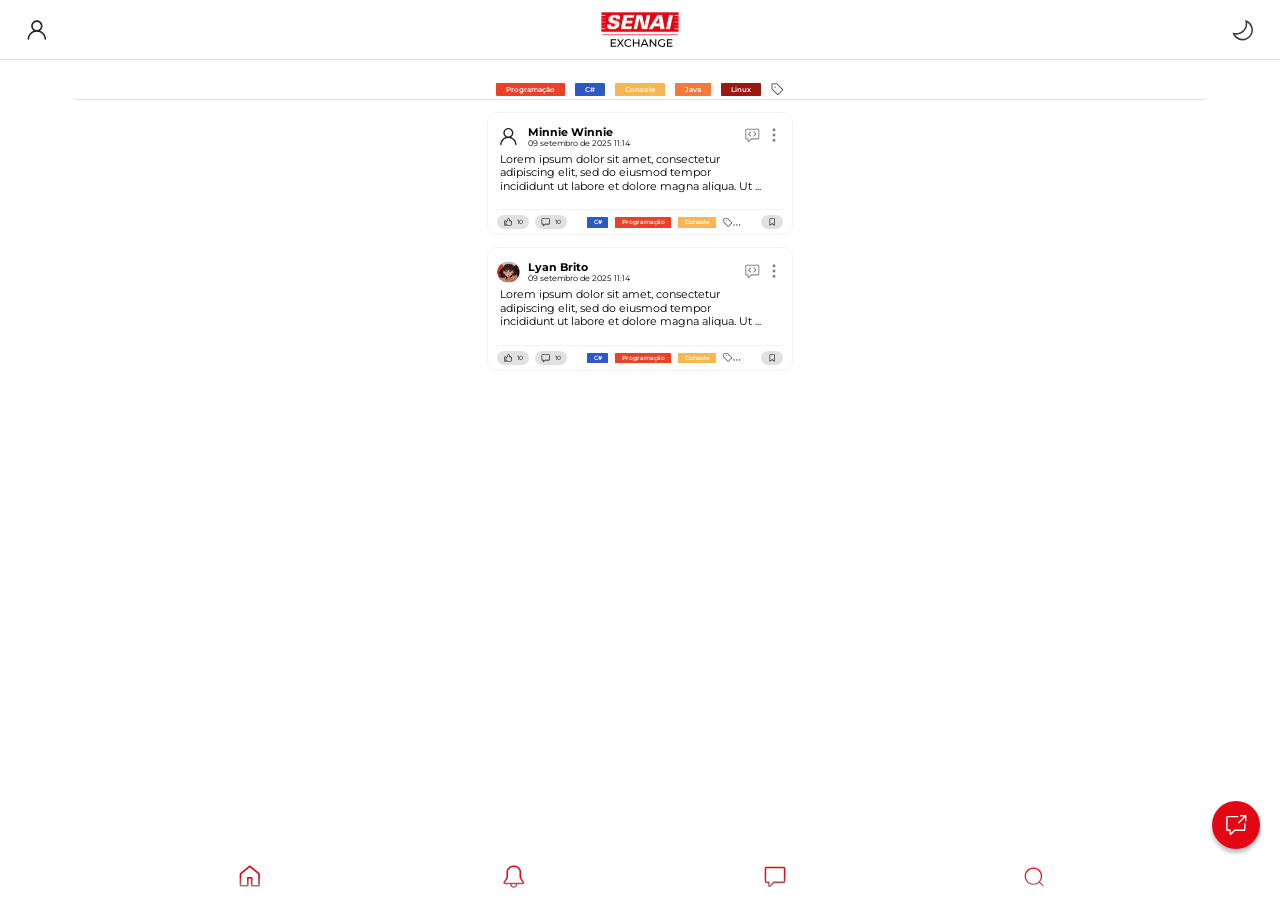
==== index.html @ 81a591ed "feat: dark mode in post page." ====
<!-- aqui é a home - eu criei para que a vercel consiga puxar o index -->
<!DOCTYPE html>
<html lang="pt-br">
  <head>
    <meta charset="UTF-8" />
    <meta name="viewport" content="width=device-width, initial-scale=1.0" />
    <title>Senai Exchange</title>
    <link rel="stylesheet" href="/src/styles/global.css" />
    <link rel="stylesheet" href="/src/styles/styles.css" />
  </head>

  <body>
    <div class="main-home">
      <header class="top-menu">
        <link rel="stylesheet" href="./src/styles/global.css" />
        <link rel="stylesheet" href="./src/components/topMenu/topMenu.css" />
        <div class="icon-left">
          <button id="perfil-btn" class="icon-btn" aria-label="Perfil">
            <img
              id="perfil-icon"
              src="./src/assets/images/perfil.svg"
              alt="Perfil"
            />
          </button>
        </div>

        <div class="logo">
          <img
            id="logo-senai"
            src="./src/assets/images/logo-mini.svg"
            alt="Logo SENAI"
          />
        </div>

        <div class="icon-right">
          <button
            id="tema-escuro-toggle"
            class="icon-btn"
            aria-label="Alternar tema escuro"
          >
            <img
              id="tema"
              src="./src/assets/images/moon-icon.svg"
              alt="Tema Escuro"
            />
          </button>
        </div>
      </header>
      <!--  trocar de tema -->
      <script>
        const toggle = document.getElementById("tema-escuro-toggle");
        const tema = document.getElementById("tema");
        const perfilIcon = document.getElementById("perfil-icon");
        const logoSenai = document.getElementById("logo-senai");

        toggle.addEventListener("click", () => {
          document.body.classList.toggle("dark-mode");
          const darkMode = document.body.classList.contains("dark-mode");

          tema.src = darkMode
            ? "./src/assets/images/sun-white-icon.svg"
            : "./src/assets/images/moon-icon.svg";

          perfilIcon.src = darkMode
            ? "./src/assets/images/perfil-white-icon.svg"
            : "./src/assets/images/perfil.svg";

          logoSenai.src = darkMode
            ? "./src/assets/images/logo-mini-white.svg"
            : "./src/assets/images/logo-mini.svg";

          tema.alt = darkMode ? "Tema Claro" : "Tema Escuro";
          perfilIcon.alt = darkMode ? "Perfil (tema escuro)" : "Perfil";
          logoSenai.alt = darkMode ? "Logo SENAI (tema escuro)" : "Logo SENAI";
        });
      </script>

      <main>
        <div class="buttons-filter">
          <button type="button" class="tags" id="program">Programação</button>
          <button type="button" class="tags" id="c">C#</button>
          <button type="button" class="tags" id="console">Console</button>
          <button type="button" class="tags" id="java">Java</button>
          <button type="button" class="tags" id="linux">Linux</button>
          <button type="button" id="filter-image">
            <img src="/src/assets/images/filter.svg" alt="Ícone de Filtro" />
          </button>
        </div>
        <div class="post-containter">
          <div class="top-post">
            <div class="infos-post">
              <div class="perfil-post">
                <img
                  src="/src/assets/images/perfil.svg"
                  alt="icone de perfil"
                />
                <div class="infos-perfil">
                  <h6>Minnie Winnie</h6>
                  <p>09 setembro de 2025 11:14</p>
                </div>
              </div>
              <div class="options-post">
                <button type="button">
                  <img
                    src="/src/assets/images/code-icon.svg"
                    alt="ícone de código"
                  />
                </button>
                <button type="button">
                  <img
                    src="/src/assets/images/option-icon.svg"
                    alt="ícone de opções do post"
                  />
                </button>
              </div>
            </div>
            <h5>
              Lorem ipsum dolor sit amet, consectetur <br />
              adipiscing elit, sed do eiusmod tempor <br />
              incididunt ut labore et dolore magna aliqua. Ut ...
            </h5>
          </div>
          <div class="footer-post">
            <div class="like-post">
              <button type="button" class="buttons-post">
                <img
                  src="/src/assets/images/like-icon.svg"
                  alt="Botão de like"
                />10
              </button>
              <button type="button" class="buttons-post">
                <img
                  src="/src/assets/images/comment-icon.svg"
                  alt="Botão de comentar"
                />10
              </button>
            </div>
            <div class="filters-post">
              <button type="button" class="tags-post" id="c">C#</button>
              <button type="button" class="tags-post" id="program">
                Programação
              </button>
              <button type="button" class="tags-post" id="console">
                Console
              </button>
              <img
                src="/src/assets/images/tags-post-icon.svg"
                alt="Opções da tag do post"
              />
            </div>
            <button type="button" class="buttons-post-save">
              <img
                src="/src/assets/images/save-icon.svg"
                alt="Botão de salvar post"
              />
            </button>
          </div>
        </div>
        <div class="post-containter">
          <div class="top-post">
            <div class="infos-post">
              <div class="perfil-post">
                <img
                  src="/src/assets/images/user-persona.jpg"
                  alt="icone de perfil"
                  style="border-radius: 100px; background-color: white"
                />
                <div class="infos-perfil">
                  <h6>Lyan Brito</h6>
                  <p>09 setembro de 2025 11:14</p>
                </div>
              </div>
              <div class="options-post">
                <button type="button">
                  <img
                    src="/src/assets/images/code-icon.svg"
                    alt="ícone de código"
                  />
                </button>
                <button type="button">
                  <img
                    src="/src/assets/images/option-icon.svg"
                    alt="ícone de opções do post"
                  />
                </button>
              </div>
            </div>
            <h5>
              Lorem ipsum dolor sit amet, consectetur <br />
              adipiscing elit, sed do eiusmod tempor <br />
              incididunt ut labore et dolore magna aliqua. Ut ...
            </h5>
          </div>
          <div class="footer-post">
            <div class="like-post">
              <button type="button" class="buttons-post">
                <img
                  src="/src/assets/images/like-icon.svg"
                  alt="Botão de like"
                />10
              </button>
              <button type="button" class="buttons-post">
                <img
                  src="/src/assets/images/comment-icon.svg"
                  alt="Botão de comentar"
                />10
              </button>
            </div>
            <div class="filters-post">
              <button type="button" class="tags-post" id="c">C#</button>
              <button type="button" class="tags-post" id="program">
                Programação
              </button>
              <button type="button" class="tags-post" id="console">
                Console
              </button>
              <img
                src="/src/assets/images/tags-post-icon.svg"
                alt="Opções da tag do post"
              />
            </div>
            <button type="button" class="buttons-post-save">
              <img
                src="/src/assets/images/save-icon.svg"
                alt="Botão de salvar post"
              />
            </button>
          </div>
        </div>
      </main>
    </div>
    <footer>
      <div class="btn-post">
        <a href="/src/pages/post/index.html">
          <button type="button" id="addpost">
            <img
              src="/src/assets/images/icon-add-post.svg"
              alt="Adicionar post"
            />
          </button>
        </a>
      </div>

      <div class="navbar">
        <!-- <link rel="stylesheet" href="/src/styles/global.css" />
        <link rel="stylesheet" href="/src/components/navBar/navBar.css" /> -->

        <div class="container-icons">
          <a href="/index.html">
            <img
              id="dark-theme-home"
              class="home-icons"
              src="/src/assets/images/home-icon.svg"
              alt="icone home para homepage"
            />
          </a>
          <a href="/src/pages/post/index.html">
            <img
              id="dark-theme-bell"
              class="bell-icon"
              src="/src/assets/images/bell-icon.svg"
              alt="icone de sino para notificações"
            />
          </a>
          <a href="/src/pages/post/index.html">
            <img
              id="dark-theme-chat"
              class="chat-icon"
              src="/src/assets/images/chat-icon.svg"
              alt="icone de chat para conversação"
            />
          </a>
          <a href="/src/pages/post/index.html">
            <img
              id="dark-theme-lens"
              class="lens-icon"
              src="/src/assets/images/lens-icon.svg"
              alt="icone de lupa para pesquisa"
            />
          </a>
        </div>
      </div>
    </footer>
  </body>
</html>
---- src/styles/global.css ----
/* reset do html -  todo mundo importa isso */
@import url("https://fonts.googleapis.com/css2?family=Montserrat:ital,wght@0,100..900;1,100..900&display=swap");
@import url("/src/styles/library.css");
* {
  padding: 0;
  margin: 0;
  box-sizing: border-box;
  text-decoration: none;
  background: none;
  border: none;
  font-family: "Montserrat", sans-serif;
}
---- src/styles/styles.css ----
/* css pessoal de cada página */
/* @media (max-width: 500px) { */
body {
  width: 100%;
  display: flex;
  flex-direction: column;
  height: 100vh;
  justify-content: space-between;
  align-items: center;
}

.main-home {
  display: flex;
  flex-direction: column;
  justify-content: center;
  align-items: center;
  gap: 20px;
  align-self: stretch;
}

main {
  width: 95%;
  display: flex;
  flex-direction: column;
  align-items: center;
  gap: 12px;
}

.buttons-filter {
  width: 93.1147540984%;
  display: flex;
  gap: 10px;
  padding: 3px 0;
  justify-content: center;
  align-items: center;
  border-bottom: 1px solid #e1e1e1;
}

.tags {
  font-size: 7.23px;
  font-weight: 600;
  padding: 2px 10px;
  color: white;
  border-radius: 1px;
}

#program {
  background-color: #ea4128;
}

#c {
  background-color: #2d5ac1;
}

#console {
  background-color: #f8b652;
}

#java {
  background-color: #f17b3d;
}

#linux {
  background-color: #9a1915;
}
#filter-image {
  height: 13px;
}

.post-containter {
  display: flex;
  padding: 0 8.58px;
  flex-direction: column;
  justify-content: center;
  align-items: center;
  gap: 4.364px;
  border-radius: 9.47px;
  border: 1px solid #f2f3f5;
}

.top-post {
  display: flex;
  width: 100%;
  padding: 12.311px 0;
  flex-direction: column;
  align-items: center;
  gap: 4.735px;
}

.top-post h5 {
  width: 280.318px;
  grid-row: 1 / span 1;
  grid-column: 1 / span 1;
  color: #000;
  font-size: 11.438px;
  font-style: normal;
  font-weight: 400;
  line-height: 13.258px;
  text-align: justify;
}

.infos-post {
  display: flex;
  width: 286px;
  justify-content: space-between;
  align-items: flex-start;
}
.perfil-post {
  display: flex;
  align-items: center;
  gap: 8.523px;
}

.infos-perfil {
  display: flex;
  width: 104.172px;
  flex-direction: column;
  align-items: flex-start;
}

.infos-perfil p {
  color: #000;
  font-size: 7.576px;
  font-style: normal;
  font-weight: 400;
  align-self: stretch;
}

.infos-perfil h5 {
  color: #606770;
  font-size: 11.364px;
  font-style: normal;
  font-weight: 400;
  line-height: 150%; /* 17.046px */
  letter-spacing: 0.474px;
  height: 13.258px;
  align-self: stretch;
}

.perfil-post img {
  width: 22.728px;
  height: 22.728px;
}

.footer-post {
  display: flex;
  padding: 5.682px 0;
  justify-content: center;
  align-items: center;
  gap: 17.046px;
  align-self: stretch;
  border-top: 0.947px solid #f2f3f5;
}

.like-post {
  display: flex;
  align-items: center;
  gap: 4.735px;
}

.buttons-post,
.buttons-post-save {
  display: inline-flex;
  align-items: center;
  justify-content: center;
  gap: 4px;
  padding: 2px 6px;
  border-radius: 12px;
  background: #e1e1e1;
  color: #000;
  font-size: 6px;
  font-weight: 400;
  line-height: 1;
  border: none;
}

.buttons-post img,
.buttons-post-save img {
  width: 10px;
  height: 10px;
  display: block;
}

.like-post {
  display: flex;
  align-items: center;
  gap: 6px;
}

.footer-post {
  display: flex;
  padding: 5px 0;
  justify-content: space-between;
  align-items: center;
  gap: 12px;
  border-top: 1px solid #f2f3f5;
  width: 100%;
}

.filters-post {
  display: flex;
  justify-content: center;
  align-items: center;
  gap: 6.629px;
}

.tags-post {
  display: flex;
  padding: 0.947px 6.629px;
  justify-content: center;
  align-items: center;
  border-radius: 0.607px;
  color: var(--Branco---Secundary, #fff);

  font-size: 6.066px;
  font-style: normal;
  font-weight: 600;
  line-height: 8.493px;
}

footer {
  display: flex;
  width: 100%;
  flex-direction: column;
  height: 99.19px;
  justify-content: center;
  align-items: flex-end;
  gap: 8px;
  flex-shrink: 0;
}

.btn-post {
  display: flex;
  padding-right: 19.81px;
  align-items: center;
  gap: 10px;
}

#addpost {
  width: 48.19px;
  height: 48.19px;
  flex-shrink: 0;
  border-radius: 50px;
  background: var(--Pantone-485---Primary, #e30613);
  box-shadow: 0 4px 4px 0 rgba(0, 0, 0, 0.25);
  display: flex;
  align-items: center;
  justify-content: center;
}

body.dark-mode {
  background-color: #121212;
  color: #f1f1f1;
}

body.dark-mode .main-home {
  background-color: #1e1e1e;
}

body.dark-mode .post-containter {
  background-color: #1e1e1e;
  border: 1px solid #333;
}

body.dark-mode .top-post h5 {
  color: #f5f5f5;
}

body.dark-mode .infos-perfil h5,
body.dark-mode .infos-perfil p {
  color: #bbb;
}

body.dark-mode .buttons-post,
body.dark-mode .buttons-post-save {
  background: #333;
  color: #f5f5f5;
}

body.dark-mode .buttons-post img,
body.dark-mode .buttons-post-save img {
  filter: invert(1);
}

body.dark-mode .tags,
body.dark-mode .tags-post {
  opacity: 0.9;
  filter: brightness(1.2);
}

body.dark-mode .footer-post {
  border-top: 1px solid #333;
}

body.dark-mode footer {
  background-color: #1e1e1e;
}

body.dark-mode #addpost {
  background-color: #e30613;
  box-shadow: 0 0 8px rgba(227, 6, 19, 0.6);
}

body.dark-mode main img[src$=".svg"],
body.dark-mode main svg,
body.dark-mode main svg * {
  filter: invert(1) brightness(1.4) contrast(1.2);
  stroke: #fff !important;
  fill: #fff !important;
}

.navbar {
  display: flex;
  padding: 320px, 43px;
  width: 100%;
  height: 43px;
  justify-content: center;
  align-items: center;
}

.container-icons {
  position: fixed;
  bottom: 0;
  display: flex;
  justify-content: center;
  align-items: center;
  justify-content: space-evenly;
  width: 100%;
  height: 43px;
  background-color: white;

  transition: background 0.2s, transform 0.2s;
}

.home-icon {
  width: 27px;
  height: 27px;
}

.bell-icon {
  width: 26px;
  height: 26px;
}

.chat-icon {
  width: 24.5px;
  height: 24.5px;
}

.lens-icon {
  width: 20px;
  height: 20px;
}

body.dark-mode .container-icons {
  background: #2b2b2b;
}
---- src/styles/global.css ----
/* reset do html -  todo mundo importa isso */
@import url("https://fonts.googleapis.com/css2?family=Montserrat:ital,wght@0,100..900;1,100..900&display=swap");
@import url("/src/styles/library.css");
* {
  padding: 0;
  margin: 0;
  box-sizing: border-box;
  text-decoration: none;
  background: none;
  border: none;
  font-family: "Montserrat", sans-serif;
}
---- src/components/topMenu/topMenu.css ----
.top-menu {
  display: flex;
  flex-direction: row;
  align-items: center;
  justify-content: space-between;
  background: #fff;
  border-bottom: 1px solid #ddd;
  padding: 10px 20px;
  height: 60px;
  width: 100%;
  box-sizing: border-box;
  transition: background 0.3s, color 0.3s;
}
.icon-left, .icon-right, .logo {
  display: flex;
  align-items: center;
  justify-content: center;
}

.icon-btn {
  all: unset; 
  background: none;
  border: none;
  cursor: pointer;
  padding: 4px;
  border-radius: 8px;
  transition: background 0.2s, transform 0.2s;
}

.icon-btn:hover {
  background: rgba(0, 0, 0, 0.05);
  transform: scale(1.05);
}

.icon-btn img {
  width: 26px;
  height: 26px;
  display: block;
}

.logo img {
  height: 36px;
  width: auto;
}

body.dark-mode {
  background: #1e1e1e;
  color: #f5f5f5;
}

body.dark-mode .top-menu {
  background: #2b2b2b;
  border-color: #444;
}

body.dark-mode .icon-btn:hover {
  background: rgba(255, 255, 255, 0.1);
}

@media (max-width: 600px) {
  .top-menu {
    padding: 8px 12px;
    height: 50px;
  }

  .logo img {
    height: 28px;
  }

  .icon-btn img {
    width: 22px;
    height: 22px;
  }

}
---- src/styles/global.css ----
/* reset do html -  todo mundo importa isso */
@import url("https://fonts.googleapis.com/css2?family=Montserrat:ital,wght@0,100..900;1,100..900&display=swap");
@import url("/src/styles/library.css");
* {
  padding: 0;
  margin: 0;
  box-sizing: border-box;
  text-decoration: none;
  background: none;
  border: none;
  font-family: "Montserrat", sans-serif;
}
---- src/components/navBar/navBar.css ----
@import url("/src/styles/global.css");

footer{
display: flex;
padding: 320px, 43px;
width: 100%;
height: 43px;
justify-content: center;
align-items: center;

}

.container-icons{
position: fixed;
bottom: 0;
display: flex;
justify-content: center;
align-items: center;
justify-content:space-evenly;
width: 100%;
height: 43px;
background-color: white;

 transition: background 0.2s, transform 0.2s;
}

.home-icon{
width: 27px;
height: 27px;

}

.bell-icon{
width: 26px;
height: 26px;

}

.chat-icon{
width: 24.5px;
height: 24.5px;
}

.lens-icon{
width: 20px;
height: 20px;

}

body.dark-mode .container-icons{
 background: #2b2b2b;

}
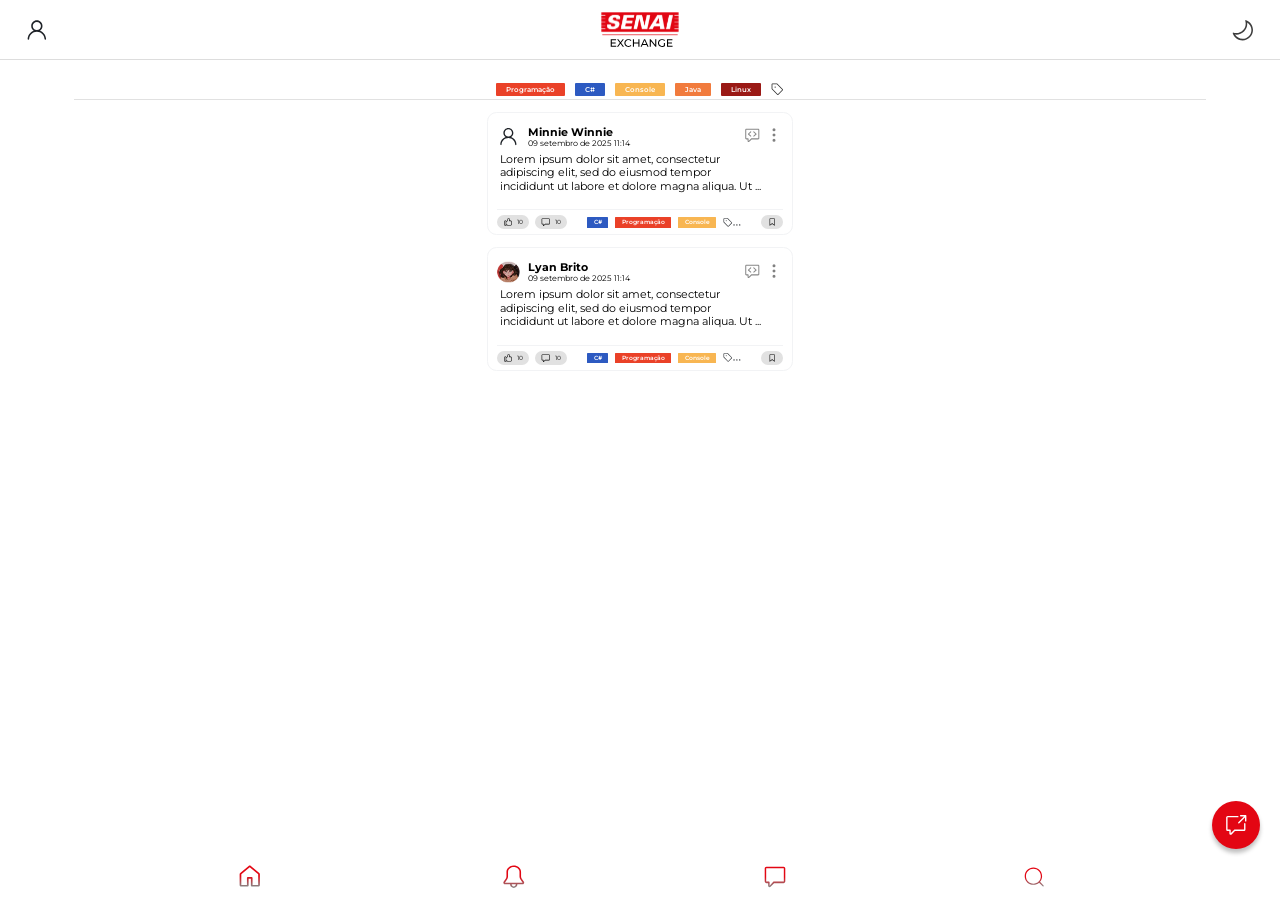
==== commit 483805e5: "refactor: improve code quality and cleanup" ====
--- a/index.html
+++ b/index.html
@@ -6,7 +6,7 @@
     <meta name="viewport" content="width=device-width, initial-scale=1.0" />
     <title>Senai Exchange</title>
     <link rel="stylesheet" href="/src/styles/global.css" />
-    <link rel="stylesheet" href="/src/styles/styles.css" />
+    <link rel="stylesheet" href="/src/styles/style.css" />
   </head>
 
   <body>
@@ -46,35 +46,6 @@
           </button>
         </div>
       </header>
-      <!--  trocar de tema -->
-      <script>
-        const toggle = document.getElementById("tema-escuro-toggle");
-        const tema = document.getElementById("tema");
-        const perfilIcon = document.getElementById("perfil-icon");
-        const logoSenai = document.getElementById("logo-senai");
-
-        toggle.addEventListener("click", () => {
-          document.body.classList.toggle("dark-mode");
-          const darkMode = document.body.classList.contains("dark-mode");
-
-          tema.src = darkMode
-            ? "./src/assets/images/sun-white-icon.svg"
-            : "./src/assets/images/moon-icon.svg";
-
-          perfilIcon.src = darkMode
-            ? "./src/assets/images/perfil-white-icon.svg"
-            : "./src/assets/images/perfil.svg";
-
-          logoSenai.src = darkMode
-            ? "./src/assets/images/logo-mini-white.svg"
-            : "./src/assets/images/logo-mini.svg";
-
-          tema.alt = darkMode ? "Tema Claro" : "Tema Escuro";
-          perfilIcon.alt = darkMode ? "Perfil (tema escuro)" : "Perfil";
-          logoSenai.alt = darkMode ? "Logo SENAI (tema escuro)" : "Logo SENAI";
-        });
-      </script>
-
       <main>
         <div class="buttons-filter">
           <button type="button" class="tags" id="program">Programação</button>
@@ -163,7 +134,6 @@
                 <img
                   src="/src/assets/images/user-persona.jpg"
                   alt="icone de perfil"
-                  style="border-radius: 100px; background-color: white"
                 />
                 <div class="infos-perfil">
                   <h6>Lyan Brito</h6>
@@ -242,9 +212,6 @@
       </div>
 
       <div class="navbar">
-        <!-- <link rel="stylesheet" href="/src/styles/global.css" />
-        <link rel="stylesheet" href="/src/components/navBar/navBar.css" /> -->
-
         <div class="container-icons">
           <a href="/index.html">
             <img
@@ -281,5 +248,6 @@
         </div>
       </div>
     </footer>
+    <script src="/src/scripts/script.js"></script>
   </body>
 </html>
--- a/src/styles/style.css
+++ b/src/styles/style.css
@@ -0,0 +1,371 @@
+/* css pessoal de cada página */
+/* @media (max-width: 500px) { */
+@import url(global.css);
+
+body {
+  width: 100%;
+  display: flex;
+  flex-direction: column;
+  height: 100vh;
+  justify-content: space-between;
+  align-items: center;
+}
+
+.main-home {
+  display: flex;
+  flex-direction: column;
+  justify-content: center;
+  align-items: center;
+  gap: 20px;
+  align-self: stretch;
+}
+
+main {
+  width: 95%;
+  display: flex;
+  flex-direction: column;
+  align-items: center;
+  gap: 12px;
+}
+
+.buttons-filter {
+  width: 93.1147540984%;
+  display: flex;
+  gap: 10px;
+  padding: 3px 0;
+  justify-content: center;
+  align-items: center;
+  border-bottom: 1px solid var(--white-background-color);
+}
+
+.tags {
+  font-size: 7.23px;
+  font-weight: 600;
+  padding: 2px 10px;
+  color: var(--white-secundary-color);
+  border-radius: 1px;
+}
+
+#program {
+  background-color: var(--orange-program-color);
+}
+
+#c {
+  background-color: var(--blue-c-color);
+}
+
+#console {
+  background-color: var(--yellow-console-color);
+}
+
+#java {
+  background-color: var(--orange-java-color);
+}
+
+#linux {
+  background-color: var(--red-linux-color);
+}
+#filter-image {
+  height: 13px;
+}
+
+.post-containter {
+  display: flex;
+  padding: 0 8.58px;
+  flex-direction: column;
+  justify-content: center;
+  align-items: center;
+  gap: 4.364px;
+  border-radius: 9.47px;
+  border: 1px solid var(--gray-border-color);
+}
+
+.top-post {
+  display: flex;
+  width: 100%;
+  padding: 12.311px 0;
+  flex-direction: column;
+  align-items: center;
+  gap: 4.735px;
+}
+
+.top-post h5 {
+  width: 280.318px;
+  grid-row: 1 / span 1;
+  grid-column: 1 / span 1;
+  color: var(--black-tertiary-color);
+  font-size: 11.438px;
+  font-style: normal;
+  font-weight: 400;
+  line-height: 13.258px;
+  text-align: justify;
+}
+
+.infos-post {
+  display: flex;
+  width: 286px;
+  justify-content: space-between;
+  align-items: flex-start;
+}
+.perfil-post {
+  display: flex;
+  align-items: center;
+  gap: 8.523px;
+}
+
+.infos-perfil {
+  display: flex;
+  width: 104.172px;
+  flex-direction: column;
+  align-items: flex-start;
+}
+
+.infos-perfil p {
+  color: var(--black-tertiary-color);
+  font-size: 7.576px;
+  font-style: normal;
+  font-weight: 400;
+  align-self: stretch;
+}
+
+.infos-perfil h5 {
+  color: var(--gray-secondary-text-color);
+  font-size: 11.364px;
+  font-style: normal;
+  font-weight: 400;
+  line-height: 150%; /* 17.046px */
+  letter-spacing: 0.474px;
+  height: 13.258px;
+  align-self: stretch;
+}
+
+.perfil-post img {
+  width: 22.728px;
+  height: 22.728px;
+  border-radius: 100px;
+}
+
+.footer-post {
+  display: flex;
+  padding: 5.682px 0;
+  justify-content: center;
+  align-items: center;
+  gap: 17.046px;
+  align-self: stretch;
+  border-top: 0.947px solid var(--gray-border-color);
+}
+
+.like-post {
+  display: flex;
+  align-items: center;
+  gap: 4.735px;
+}
+
+.buttons-post,
+.buttons-post-save {
+  display: inline-flex;
+  align-items: center;
+  justify-content: center;
+  gap: 4px;
+  padding: 2px 6px;
+  border-radius: 12px;
+  background: var(--white-background-color);
+  color: var(--black-tertiary-color);
+  font-size: 6px;
+  font-weight: 400;
+  line-height: 1;
+  border: none;
+}
+
+.buttons-post img,
+.buttons-post-save img {
+  width: 10px;
+  height: 10px;
+  display: block;
+}
+
+.like-post {
+  display: flex;
+  align-items: center;
+  gap: 6px;
+}
+
+.footer-post {
+  display: flex;
+  padding: 5px 0;
+  justify-content: space-between;
+  align-items: center;
+  gap: 12px;
+  border-top: 1px solid var(--gray-border-color);
+  width: 100%;
+}
+
+.filters-post {
+  display: flex;
+  justify-content: center;
+  align-items: center;
+  gap: 6.629px;
+}
+
+.tags-post {
+  display: flex;
+  padding: 0.947px 6.629px;
+  justify-content: center;
+  align-items: center;
+  border-radius: 0.607px;
+  color: var(--white-secundary-color);
+
+  font-size: 6.066px;
+  font-style: normal;
+  font-weight: 600;
+  line-height: 8.493px;
+}
+
+footer {
+  display: flex;
+  width: 100%;
+  flex-direction: column;
+  height: 99.19px;
+  justify-content: center;
+  align-items: flex-end;
+  gap: 8px;
+  flex-shrink: 0;
+}
+
+.btn-post {
+  display: flex;
+  padding-right: 19.81px;
+  align-items: center;
+  gap: 10px;
+}
+
+#addpost {
+  width: 48.19px;
+  height: 48.19px;
+  flex-shrink: 0;
+  border-radius: 50px;
+  background: var(--red-primary-color);
+  box-shadow: 0 4px 4px 0 rgba(0, 0, 0, 0.25);
+  display: flex;
+  align-items: center;
+  justify-content: center;
+}
+
+body.dark-mode {
+  background-color: var(--dark-background-color);
+  color: var(--dark-text-color);
+}
+
+body.dark-mode .main-home {
+  background-color: var(--dark-card-color);
+}
+
+body.dark-mode .post-containter {
+  background-color: var(--dark-card-color);
+  border: 1px solid var(--dark-border-color);
+}
+
+body.dark-mode .top-post h5 {
+  color: var(--white-soft-color);
+}
+
+body.dark-mode .infos-perfil h5,
+body.dark-mode .infos-perfil p {
+  color: var(--gray-light-text-color);
+}
+
+body.dark-mode .buttons-post,
+body.dark-mode .buttons-post-save {
+  background: var(--dark-border-color);
+  color: var(--white-soft-color);
+}
+
+body.dark-mode .buttons-post img,
+body.dark-mode .buttons-post-save img {
+  filter: invert(1);
+}
+
+body.dark-mode .tags,
+body.dark-mode .tags-post {
+  opacity: 0.9;
+  filter: brightness(1.2);
+}
+
+body.dark-mode .footer-post {
+  border-top: 1px solid var(--dark-border-color);
+}
+
+body.dark-mode footer {
+  background-color: var(--dark-card-color);
+}
+
+body.dark-mode #addpost {
+  background-color: var(--red-primary-color);
+  box-shadow: 0 0 8px var(--red-primary-transparent);
+}
+
+body.dark-mode main img[src$=".svg"],
+body.dark-mode main svg,
+body.dark-mode main svg * {
+  filter: invert(1) brightness(1.4) contrast(1.2);
+  stroke: var(--white-secundary-color) !important;
+  fill: var(--white-secundary-color) !important;
+}
+
+.navbar {
+  display: flex;
+  padding: 320px, 43px;
+  width: 100%;
+  height: 43px;
+  justify-content: center;
+  align-items: center;
+}
+
+.container-icons {
+  position: fixed;
+  bottom: 0;
+  display: flex;
+  justify-content: center;
+  align-items: center;
+  justify-content: space-evenly;
+  width: 100%;
+  height: 43px;
+  background-color: var(--white-secundary-color);
+
+  transition: background 0.2s, transform 0.2s;
+}
+
+.home-icon {
+  width: 27px;
+  height: 27px;
+}
+
+.bell-icon {
+  width: 26px;
+  height: 26px;
+}
+
+.chat-icon {
+  width: 24.5px;
+  height: 24.5px;
+}
+
+.lens-icon {
+  width: 20px;
+  height: 20px;
+}
+
+body.dark-mode .container-icons {
+  background: var(--dark-surface-color);
+}
+
+body.dark-mode .container-icons img {
+  filter: none !important;
+  -webkit-filter: none !important;
+  mix-blend-mode: normal !important;
+  background: none !important;
+}
+
+body.dark-mode .container-icons img {
+  filter: brightness(0) invert(1) !important;
+}
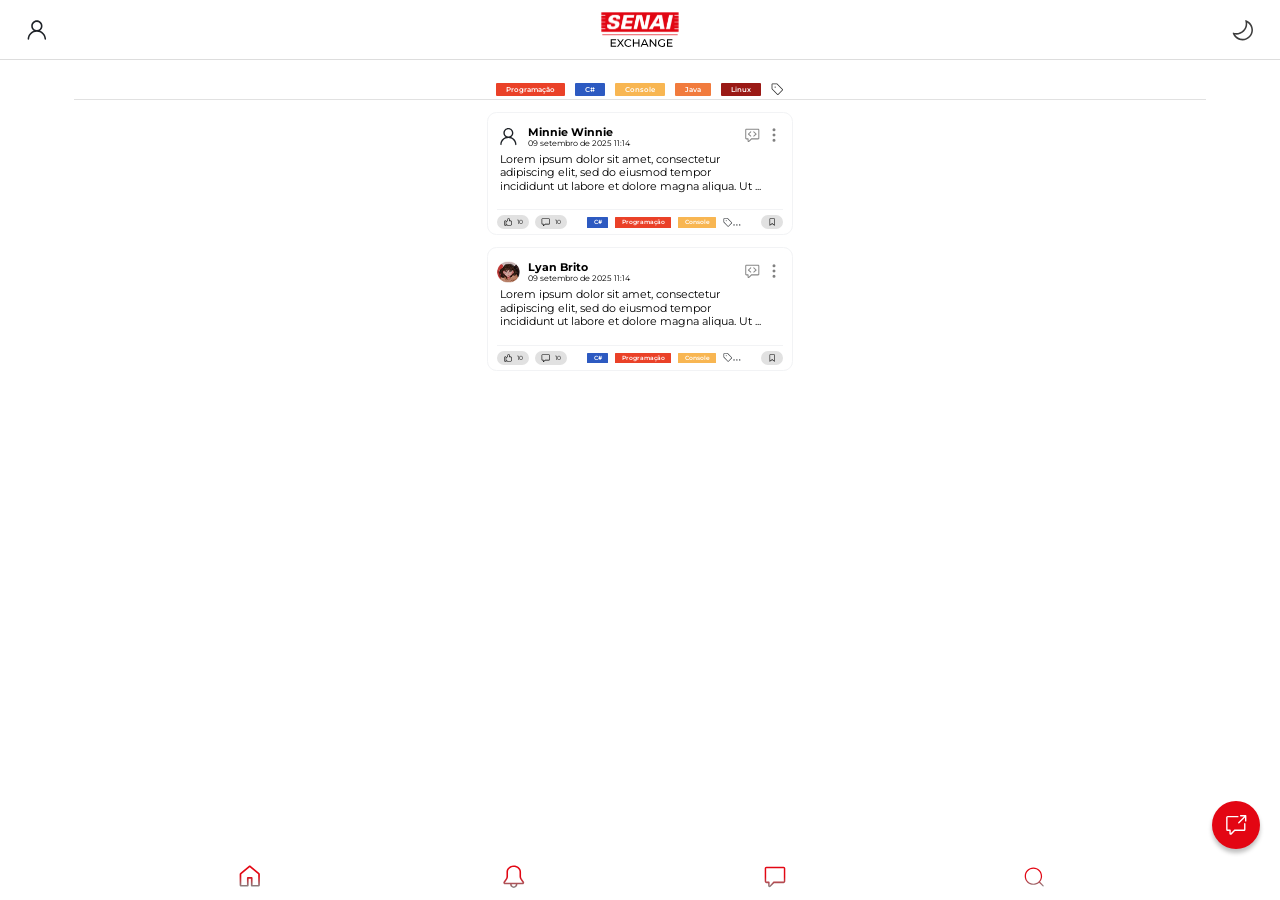
==== commit 1b9beb4d: "chore: link navbar" ====
--- a/index.html
+++ b/index.html
@@ -221,7 +221,7 @@
               alt="icone home para homepage"
             />
           </a>
-          <a href="/src/pages/post/index.html">
+          <a href="/src/pages/error/index.html">
             <img
               id="dark-theme-bell"
               class="bell-icon"
@@ -229,7 +229,7 @@
               alt="icone de sino para notificações"
             />
           </a>
-          <a href="/src/pages/post/index.html">
+          <a href="/src/pages/error/index.html">
             <img
               id="dark-theme-chat"
               class="chat-icon"
@@ -237,7 +237,7 @@
               alt="icone de chat para conversação"
             />
           </a>
-          <a href="/src/pages/post/index.html">
+          <a href="/src/pages/error/index.html">
             <img
               id="dark-theme-lens"
               class="lens-icon"
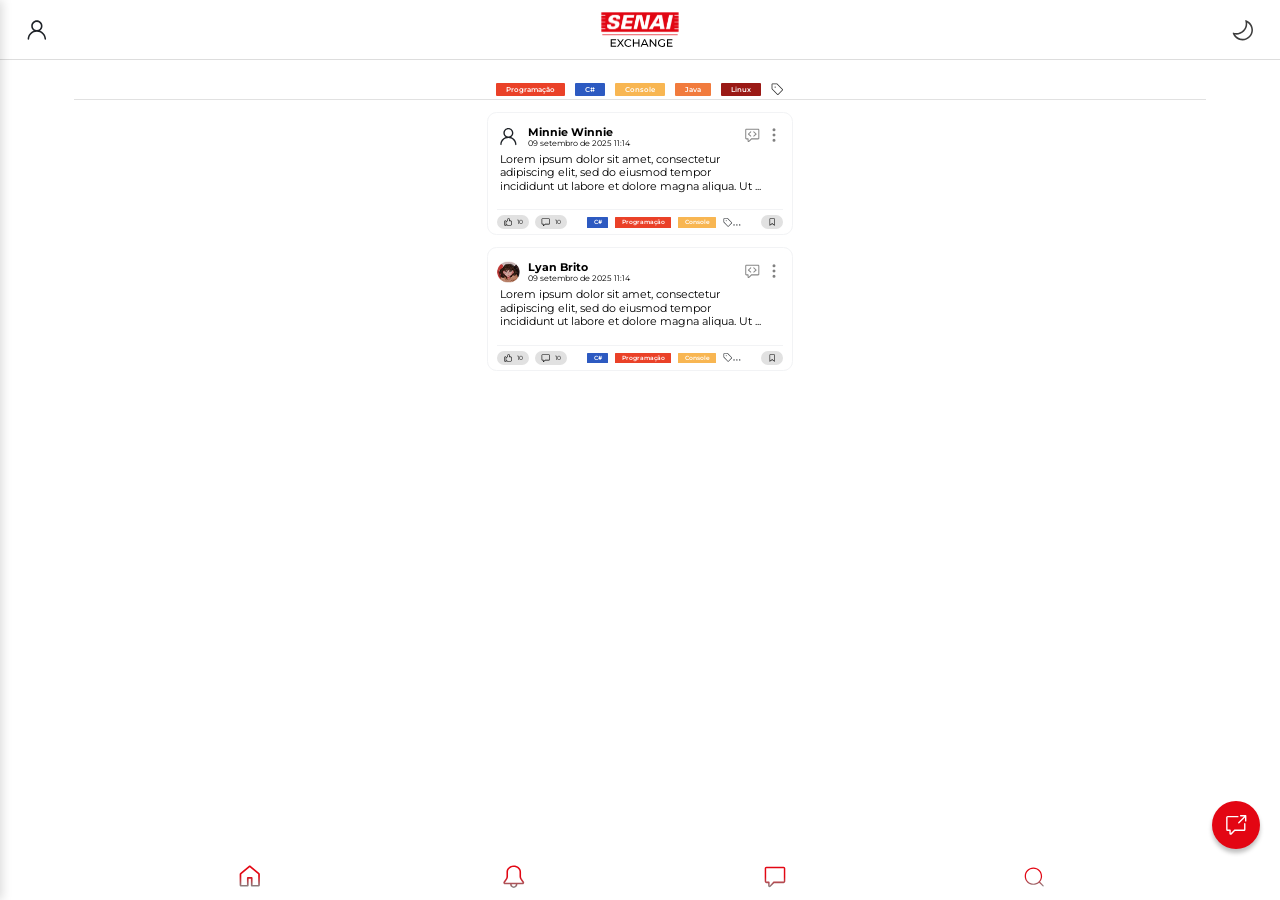
==== commit db87f593: "feat: add side bar in all pages." ====
--- a/index.html
+++ b/index.html
@@ -7,13 +7,12 @@
     <title>Senai Exchange</title>
     <link rel="stylesheet" href="/src/styles/global.css" />
     <link rel="stylesheet" href="/src/styles/style.css" />
+    <link rel="stylesheet" href="/src/components/sideBar/style.css" />
+    <link rel="stylesheet" href="/src/components/topMenu/topMenu.css" />
   </head>
-
   <body>
     <div class="main-home">
       <header class="top-menu">
-        <link rel="stylesheet" href="./src/styles/global.css" />
-        <link rel="stylesheet" href="./src/components/topMenu/topMenu.css" />
         <div class="icon-left">
           <button id="perfil-btn" class="icon-btn" aria-label="Perfil">
             <img
@@ -248,6 +247,80 @@
         </div>
       </div>
     </footer>
+    <aside id="sidebar" class="sidebar">
+      <div class="sidebar-header">
+        <div class="profile-container">
+          <img
+            src="/src/assets/images/user-photo-sideBar.svg"
+            alt="Foto de perfil"
+            class="perfil-img"
+          />
+          <button id="close-menu" class="close-btn" aria-label="Fechar menu">
+            <img src="/src/assets/images/north-star-24.svg" alt="Fechar" />
+          </button>
+        </div>
+
+        <div class="user-profile">
+          <h3>Lyan Brito</h3>
+          <p>@Britinho</p>
+        </div>
+      </div>
+
+      <div class="sidebar-nav">
+        <a href="#">
+          <img
+            src="/src/assets/images/person-fill-24.svg"
+            alt="Perfil"
+            class="icon-menu"
+          />
+          Perfil
+        </a>
+        <a href="#">
+          <img
+            src="/src/assets/images/pencil-24.svg"
+            alt="Rascunhos"
+            class="icon-menu"
+          />
+          Rascunhos
+        </a>
+        <a href="#">
+          <img
+            src="/src/assets/images/save-sideaBar.svg"
+            alt="Favoritos"
+            class="icon-menu"
+          />
+          Favoritos
+        </a>
+        <a href="#">
+          <img
+            src="/src/assets/images/star-fill-24.svg"
+            alt="Destaques"
+            class="icon-menu"
+          />
+          Destaques
+        </a>
+        <a href="#">
+          <img
+            src="/src/assets/images/fire-24.svg"
+            alt="Em alta"
+            class="icon-menu"
+          />
+          Em alta
+        </a>
+      </div>
+
+      <div class="sidebar-footer">
+        <div class="sidebar-footer-content">
+          <a href="#" class="logout">
+            <img src="/src/assets/images/sign-out.svg" alt="Sair" />
+            Sair
+          </a>
+          <a href="/src/pages/helpPageAbout/helpPageAbout.html" class="support">
+            <img src="/src/assets/images/suport.svg" alt="Suporte" />
+          </a>
+        </div>
+      </div>
+    </aside>
     <script src="/src/scripts/script.js"></script>
   </body>
 </html>
--- a/src/styles/style.css
+++ b/src/styles/style.css
@@ -231,6 +231,48 @@
   gap: 8px;
   flex-shrink: 0;
 }
+.navbar {
+  display: flex;
+  padding: 320px, 43px;
+  width: 100%;
+  height: 43px;
+  justify-content: center;
+  align-items: center;
+}
+
+.container-icons {
+  position: fixed;
+  bottom: 0;
+  display: flex;
+  justify-content: center;
+  align-items: center;
+  justify-content: space-evenly;
+  width: 100%;
+  height: 43px;
+  background-color: var(--white-secundary-color);
+
+  transition: background 0.2s, transform 0.2s;
+}
+
+.home-icon {
+  width: 27px;
+  height: 27px;
+}
+
+.bell-icon {
+  width: 26px;
+  height: 26px;
+}
+
+.chat-icon {
+  width: 24.5px;
+  height: 24.5px;
+}
+
+.lens-icon {
+  width: 20px;
+  height: 20px;
+}
 
 .btn-post {
   display: flex;
@@ -312,49 +354,6 @@
   fill: var(--white-secundary-color) !important;
 }
 
-.navbar {
-  display: flex;
-  padding: 320px, 43px;
-  width: 100%;
-  height: 43px;
-  justify-content: center;
-  align-items: center;
-}
-
-.container-icons {
-  position: fixed;
-  bottom: 0;
-  display: flex;
-  justify-content: center;
-  align-items: center;
-  justify-content: space-evenly;
-  width: 100%;
-  height: 43px;
-  background-color: var(--white-secundary-color);
-
-  transition: background 0.2s, transform 0.2s;
-}
-
-.home-icon {
-  width: 27px;
-  height: 27px;
-}
-
-.bell-icon {
-  width: 26px;
-  height: 26px;
-}
-
-.chat-icon {
-  width: 24.5px;
-  height: 24.5px;
-}
-
-.lens-icon {
-  width: 20px;
-  height: 20px;
-}
-
 body.dark-mode .container-icons {
   background: var(--dark-surface-color);
 }
--- a/src/components/sideBar/style.css
+++ b/src/components/sideBar/style.css
@@ -0,0 +1,232 @@
+@import url("/src/styles/global.css");
+
+/* ===== SIDEBAR (hamburger) ===== */
+.sidebar {
+  display: flex;
+  position: fixed;
+  top: 0;
+  left: -300px;
+  width: 300px;
+  height: 100vh;
+  background: var(--white-secundary-color);
+  box-shadow: 2px 0 10px rgba(0, 0, 0, 0.15);
+  transition: left 0.3s ease;
+  flex-direction: column;
+  gap: 18px;
+  z-index: 2000;
+}
+
+/* ===== Cabeçalho ===== */
+.sidebar-header {
+  display: flex;
+  justify-content: space-between;
+  padding: 15px 15px 0px 15px;
+  flex-direction: column;
+  gap: 12px;
+}
+
+.profile-container {
+  display: flex;
+  justify-content: center;
+  justify-content: space-between;
+}
+
+.perfil-img {
+  width: 32px;
+  height: 32px;
+  object-fit: cover;
+}
+
+.user-profile {
+  display: flex;
+  flex-direction: column;
+  gap: 5px;
+}
+
+.user-profile > h3 {
+  color: #000;
+  font-family: Montserrat;
+  font-size: 15px;
+  font-style: normal;
+  font-weight: 600;
+  line-height: 14px;
+}
+
+.user-profile > p {
+  color: var(--Black-100, #515151);
+  font-family: Montserrat;
+  font-size: 12px;
+  font-style: normal;
+  font-weight: 500;
+  line-height: 14px;
+}
+
+.close-btn {
+  background: none;
+  border: none;
+  cursor: pointer;
+}
+
+.close-btn img {
+  width: 20px;
+  height: 20px;
+}
+
+/* ===== Navegação ===== */
+.sidebar-nav {
+  display: flex;
+  flex-direction: column;
+  padding: 10px 0;
+  border-bottom: 1px solid #e6e6e6;
+  padding: 0px 15px 50px 15px;
+  gap: 12px;
+}
+
+.sidebar-nav a {
+  display: flex;
+  align-items: center;
+
+  gap: 8px;
+  color: var(--black-text-color);
+  font-size: 15px;
+  text-decoration: none;
+  transition: background 0.2s ease;
+
+  font-family: Montserrat;
+  font-size: 15px;
+  font-style: normal;
+  font-weight: 400;
+  line-height: 14px;
+}
+
+.sidebar-nav a:hover {
+  background: #f5f5f5;
+}
+
+.icon-menu {
+  width: 20px;
+  height: 20px;
+}
+
+/* ===== Rodapé ===== */
+.sidebar-footer {
+  display: flex;
+  padding: 0px 15px 10px 15px;
+  justify-content: flex-end;
+  flex-direction: column;
+  flex: 1 0 0;
+}
+
+.sidebar-footer-content {
+  display: flex;
+  flex-direction: row;
+  justify-content: space-between;
+  align-items: center;
+}
+
+.sidebar-footer > a {
+  display: flex;
+  align-items: center;
+  gap: 4px;
+  text-decoration: none;
+}
+
+.logout {
+  color: var(--Battleship-Gray-300, #4d4d4d);
+  font-family: Montserrat;
+  font-size: 12.95px;
+  font-style: normal;
+  font-weight: 500;
+  line-height: 14px;
+  display: flex;
+  align-items: center;
+  gap: 4px;
+}
+
+.support > img {
+  width: 20px;
+  height: 20px;
+}
+
+/* ===== Overlay (escurecido) ===== */
+.overlay {
+  position: fixed;
+  top: 0;
+  left: 0;
+  width: 100%;
+  height: 100%;
+  background: rgba(0, 0, 0, 0.4);
+  opacity: 0;
+  visibility: hidden;
+  transition: opacity 0.3s ease;
+  z-index: 1;
+}
+
+.overlay .active {
+  opacity: 1;
+  visibility: visible;
+}
+
+/* ===== Tema Escuro ===== */
+body.dark-mode .sidebar {
+  background-color: #1e1e1e;
+}
+
+body.dark-mode .user-profile h3 {
+  color: #f1f1f1;
+}
+
+body.dark-mode .sidebar-nav a {
+  color: black;
+}
+
+body.dark-mode .sidebar-nav a:hover {
+  background-color: #f0f0f0;
+}
+
+body.dark-mode .logout {
+  color: var(--white-secundary-color);
+}
+
+body.dark-mode .sidebar-nav > a {
+  filter: invert();
+}
+
+body.dark-mode .close-btn {
+  filter: invert();
+}
+
+body.dark-mode .profile-container > img {
+  filter: none;
+}
+
+/* ===== Responsividade ===== */
+@media (max-width: 568px) {
+  .sidebar {
+    width: 220px;
+    left: -220px;
+  }
+
+  .sidebar.open {
+    left: 0;
+  }
+}
+
+@media (min-width: 1024px) {
+  .sidebar {
+    width: 320px;
+    left: -320px;
+  }
+
+  .sidebar.open {
+    left: 0;
+  }
+
+  .sidebar-nav a {
+    font-size: 16px;
+  }
+
+  .user-profile > h3 {
+    font-size: 16px;
+  }
+}
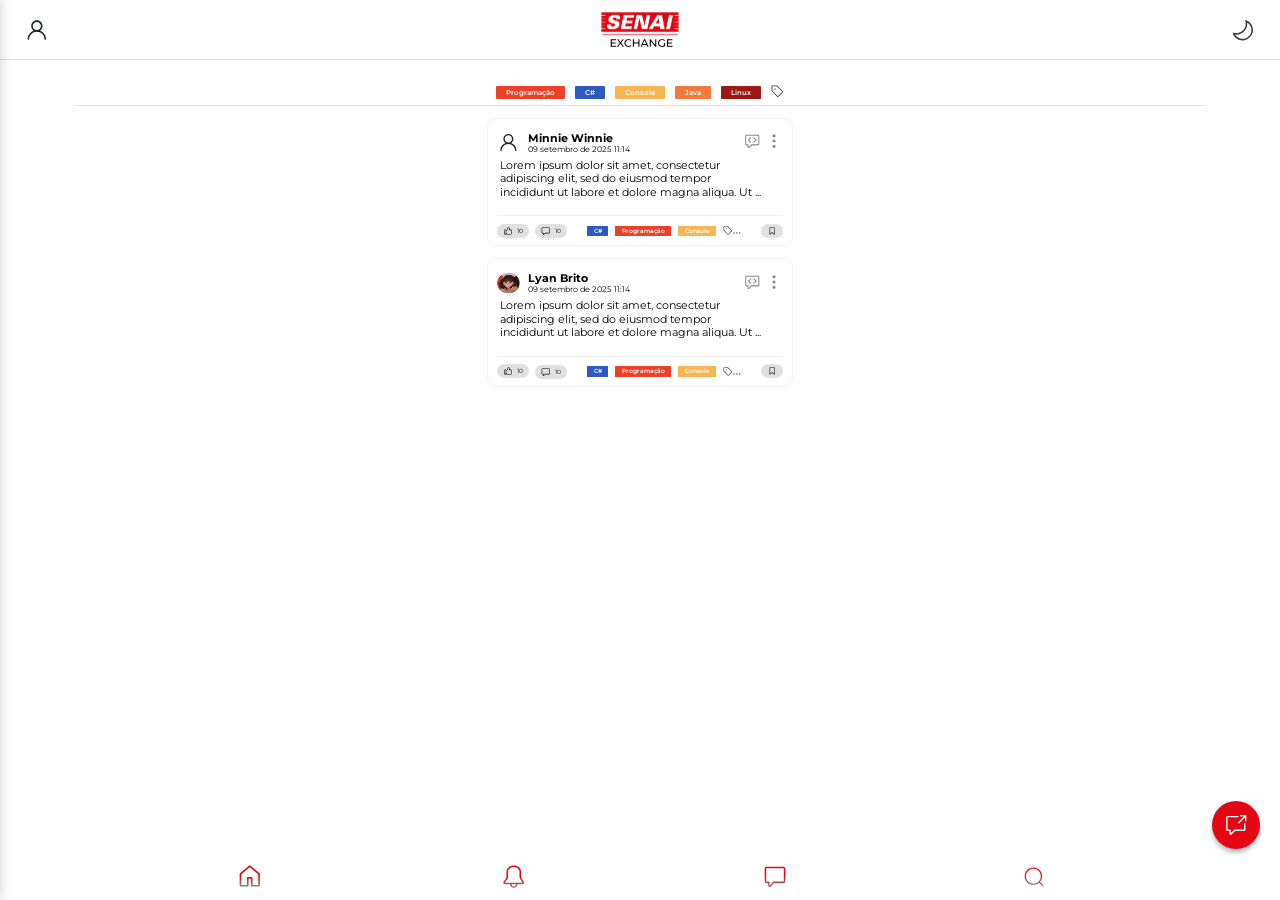
==== commit 85fd3bca: "feat: add links in all pages." ====
--- a/index.html
+++ b/index.html
@@ -52,9 +52,11 @@
           <button type="button" class="tags" id="console">Console</button>
           <button type="button" class="tags" id="java">Java</button>
           <button type="button" class="tags" id="linux">Linux</button>
-          <button type="button" id="filter-image">
-            <img src="/src/assets/images/filter.svg" alt="Ícone de Filtro" />
-          </button>
+          <a href="/src/pages/tags/tags-page.html">
+            <button type="button" id="filter-image">
+              <img src="/src/assets/images/filter.svg" alt="Ícone de Filtro" />
+            </button>
+          </a>
         </div>
         <div class="post-containter">
           <div class="top-post">
@@ -84,11 +86,13 @@
                 </button>
               </div>
             </div>
-            <h5>
-              Lorem ipsum dolor sit amet, consectetur <br />
-              adipiscing elit, sed do eiusmod tempor <br />
-              incididunt ut labore et dolore magna aliqua. Ut ...
-            </h5>
+            <a href="/src/pages/post-replies/post-replies-page.html">
+              <h5>
+                Lorem ipsum dolor sit amet, consectetur <br />
+                adipiscing elit, sed do eiusmod tempor <br />
+                incididunt ut labore et dolore magna aliqua. Ut ...
+              </h5>
+            </a>
           </div>
           <div class="footer-post">
             <div class="like-post">
@@ -98,12 +102,14 @@
                   alt="Botão de like"
                 />10
               </button>
-              <button type="button" class="buttons-post">
-                <img
-                  src="/src/assets/images/comment-icon.svg"
-                  alt="Botão de comentar"
-                />10
-              </button>
+              <a href="/src/pages/post-replies/post-replies-page.html">
+                <button type="button" class="buttons-post">
+                  <img
+                    src="/src/assets/images/comment-icon.svg"
+                    alt="Botão de comentar"
+                  />10
+                </button>
+              </a>
             </div>
             <div class="filters-post">
               <button type="button" class="tags-post" id="c">C#</button>
@@ -154,11 +160,13 @@
                 </button>
               </div>
             </div>
-            <h5>
-              Lorem ipsum dolor sit amet, consectetur <br />
-              adipiscing elit, sed do eiusmod tempor <br />
-              incididunt ut labore et dolore magna aliqua. Ut ...
-            </h5>
+            <a href="/src/pages/post-replies/post-replies-page.html">
+              <h5>
+                Lorem ipsum dolor sit amet, consectetur <br />
+                adipiscing elit, sed do eiusmod tempor <br />
+                incididunt ut labore et dolore magna aliqua. Ut ...
+              </h5>
+            </a>
           </div>
           <div class="footer-post">
             <div class="like-post">
@@ -168,12 +176,14 @@
                   alt="Botão de like"
                 />10
               </button>
-              <button type="button" class="buttons-post">
-                <img
-                  src="/src/assets/images/comment-icon.svg"
-                  alt="Botão de comentar"
-                />10
-              </button>
+              <a href="/src/pages/post-replies/post-replies-page.html">
+                <button type="button" class="buttons-post">
+                  <img
+                    src="/src/assets/images/comment-icon.svg"
+                    alt="Botão de comentar"
+                  />10
+                </button>
+              </a>
             </div>
             <div class="filters-post">
               <button type="button" class="tags-post" id="c">C#</button>
@@ -236,7 +246,7 @@
               alt="icone de chat para conversação"
             />
           </a>
-          <a href="/src/pages/error/index.html">
+          <a href="/src/pages/research/index.html">
             <img
               id="dark-theme-lens"
               class="lens-icon"
@@ -267,7 +277,7 @@
       </div>
 
       <div class="sidebar-nav">
-        <a href="#">
+        <a href="/src/pages/error/index.html">
           <img
             src="/src/assets/images/person-fill-24.svg"
             alt="Perfil"
@@ -275,7 +285,7 @@
           />
           Perfil
         </a>
-        <a href="#">
+        <a href="/src/pages/error/index.html">
           <img
             src="/src/assets/images/pencil-24.svg"
             alt="Rascunhos"
@@ -283,7 +293,7 @@
           />
           Rascunhos
         </a>
-        <a href="#">
+        <a href="/src/pages/error/index.html">
           <img
             src="/src/assets/images/save-sideaBar.svg"
             alt="Favoritos"
@@ -291,7 +301,7 @@
           />
           Favoritos
         </a>
-        <a href="#">
+        <a href="/src/pages/error/index.html">
           <img
             src="/src/assets/images/star-fill-24.svg"
             alt="Destaques"
@@ -299,7 +309,7 @@
           />
           Destaques
         </a>
-        <a href="#">
+        <a href="/src/pages/error/index.html">
           <img
             src="/src/assets/images/fire-24.svg"
             alt="Em alta"
@@ -311,11 +321,11 @@
 
       <div class="sidebar-footer">
         <div class="sidebar-footer-content">
-          <a href="#" class="logout">
+          <a href="/index.html" class="logout">
             <img src="/src/assets/images/sign-out.svg" alt="Sair" />
             Sair
           </a>
-          <a href="/src/pages/helpPageAbout/helpPageAbout.html" class="support">
+          <a href="/src/pages/helpPageServices/helpPageServices.html" class="support">
             <img src="/src/assets/images/suport.svg" alt="Suporte" />
           </a>
         </div>
